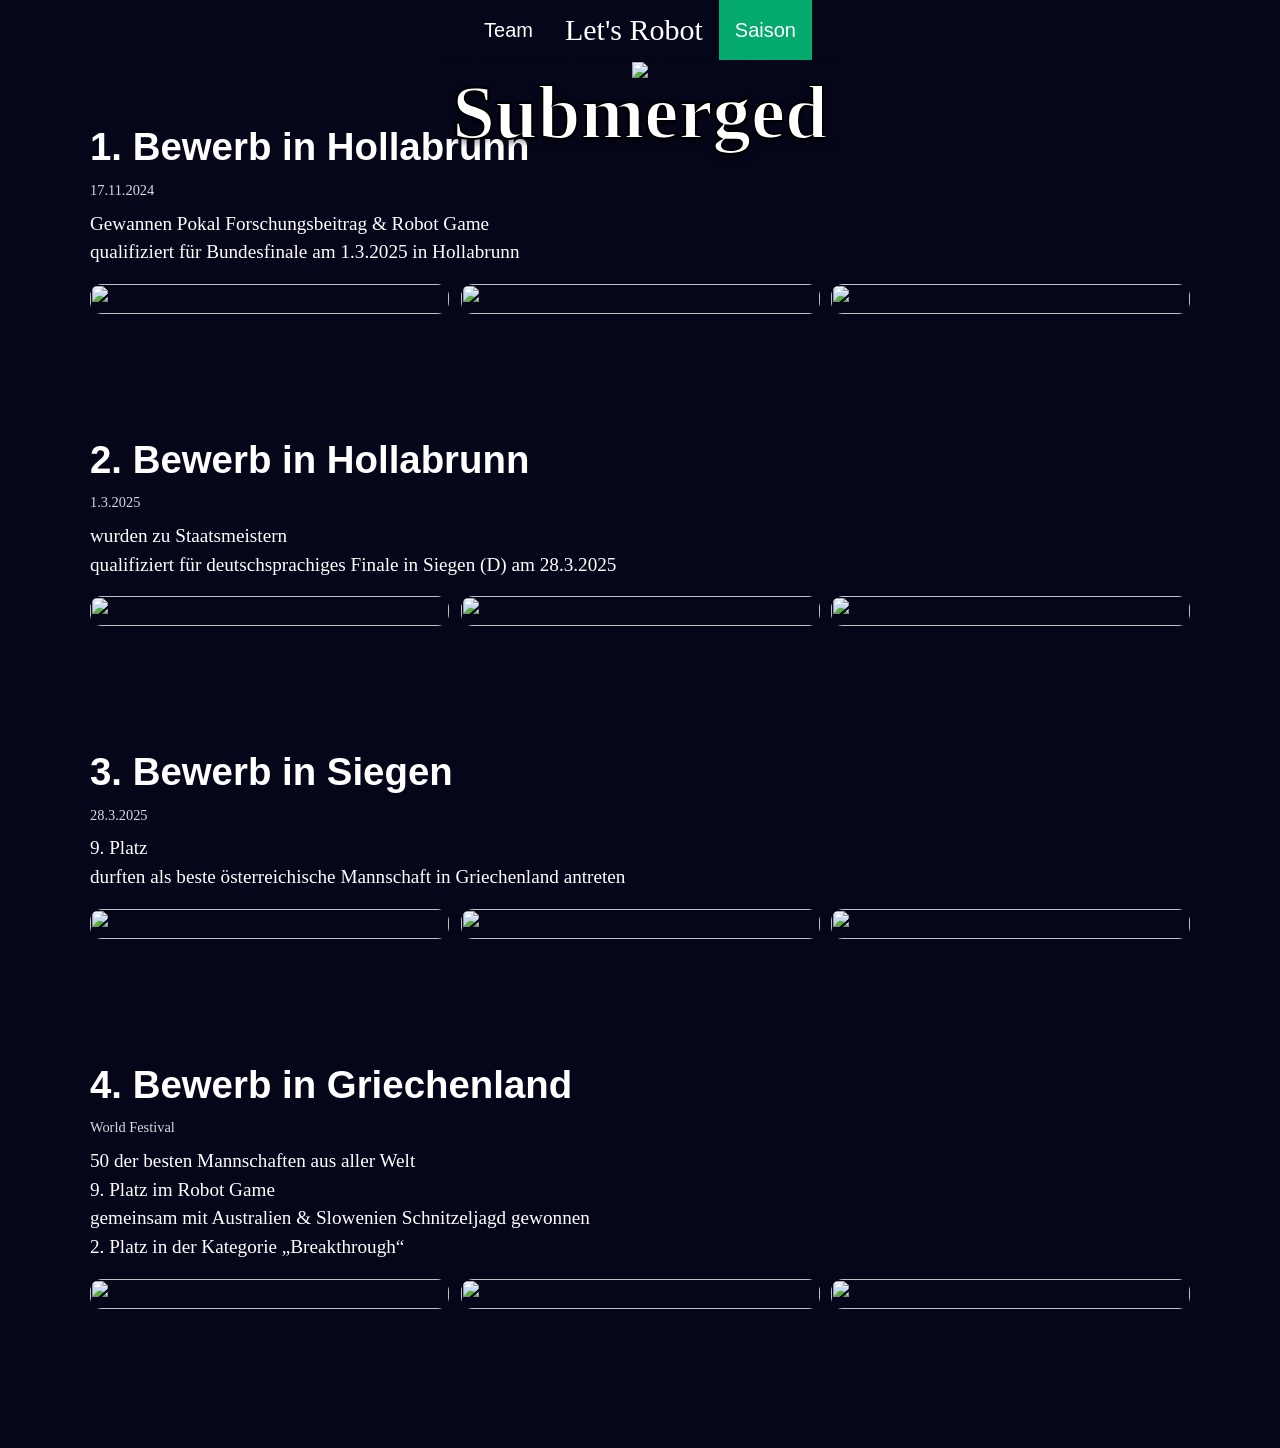
==== saison2425.html @ 9938ace4 "code gesäubert, infos dazugeschrieben, scrolling text für die sponsoren hinzugefügt, problem "Team i" ====
<!DOCTYPE html>
<html lang="en">
<head>
    <meta charset="UTF-8">
    <meta name="viewport" content="width=device-width, initial-scale=1.0">

    <!--imports-->
    <link rel="stylesheet" href="style.css">
    <link rel="stylesheet" href="animations.css">
    <link rel="stylesheet" href="slideshow.css">
    <!----------->
</head>
<body class="page-scale-up"> <!--animista animation beim öfnnen-->

    <ul class="navbar"> <!--navigationsleiste oben(auf jeder seite)-->
        <li><a href="team.html" class="navbartxt">Team</a></li>
        <li><a href="index.html" class="letsrobottxt">Let's Robot</a></li>
        <li class="dropdown">
            <a href="javascript:void(0)" class="dropbtn navbartxt active">Saison</a> <!--class="active" macht den hintergrund des textes in einer anderen farbe bei diesem element-->
            <div class="dropdown-content"> <!--dropdown menü für saison auswahl-->
                <a href="saison2425.html">Saison 24/25</a>
                <a href="saison2526.html">Saison 25/26</a>
            </div>
        </li>
    </ul>

    <div class="container"> <!--hautpild ganz oben der seite + text in der mitte-->
        <img src="pictures/LetsRobotGriechenland3.jpeg" style="width: 100%; height: auto;">
        <div class="centered">
            <p class="headus tracking-in-expand">Saison 24/25<br>Submerged</p>
        </div>
    </div>

    <div class="text"> <!--class für den weißen text-->

        <div class="event-block"> <!--event block = abschnitt für den jeweiligen bewerb-->
            <p class="text-head">1. Bewerb in Hollabrunn</p> <!--1. überschrift-->
            <p class="event-meta">17.11.2024</p> <!--dann kleiner text drunter (datum des bewerbs)-->
            <p> <!--3. info text-->
                Gewannen Pokal Forschungsbeitrag & Robot Game<br>
                qualifiziert für Bundesfinale am 1.3.2025 in Hollabrunn
            </p>
            <div class="event-gallery"> <!--event gallery sind die bilder jeweils 3 + tilt card für den effekt-->
                <div class="tilt-card">
                    <img src="pictures/LetsRobotHollabrunn1_1.jpeg">
                </div>
                <div class="tilt-card">
                    <img src="pictures/LetsRobotHollabrunn1_2.jpeg">
                </div>
                <div class="tilt-card">
                    <img src="pictures/LetsRobotHollabrunn1_8.jpeg">
                </div>
            </div>
        </div>

        <br><br>

        <div class="event-block">
            <p class="text-head">2. Bewerb in Hollabrunn</p>
            <p class="event-meta">1.3.2025</p>
            <p>
                wurden zu Staatsmeistern<br>
                qualifiziert für deutschsprachiges Finale in Siegen (D) am 28.3.2025
            </p>
            <div class="event-gallery">
                <div class="tilt-card">
                    <img src="pictures/LetsRobotHollabrunn7.jpeg">
                </div>
                <div class="tilt-card">
                    <img src="pictures/LetsRobotHollabrunn11.jpeg">
                </div>
                <div class="tilt-card">
                    <img src="pictures/LetsRobotHollabrunn5.jpeg">
                </div>
            </div>
        </div>

        <br><br>

        <div class="event-block">
            <p class="text-head">3. Bewerb in Siegen</p>
            <p class="event-meta">28.3.2025</p>
            <p>
                9. Platz<br>
                durften als beste österreichische Mannschaft in Griechenland antreten
            </p>
            <div class="event-gallery">
                <div class="tilt-card">
                    <img src="pictures/LetsRobotDeutschland0.jpeg">
                </div>
                <div class="tilt-card">
                    <img src="pictures/LetsRobotDeutschland9.jpeg">
                </div>
                <div class="tilt-card">
                    <img src="pictures/LetsRobotDeutschland11Beach.jpeg">
                </div>
            </div>
        </div>

        <br><br>

        <div class="event-block">
            <p class="text-head">4. Bewerb in Griechenland</p>
            <p class="event-meta">World Festival</p>
            <p>
                50 der besten Mannschaften aus aller Welt<br>
                9. Platz im Robot Game<br>
                gemeinsam mit Australien & Slowenien Schnitzeljagd gewonnen<br>
                2. Platz in der Kategorie „Breakthrough“
            </p>
            <div class="event-gallery">
                <div class="tilt-card">
                    <img src="pictures/LetsRobotGriechenland1.jpeg">
                </div>
                <div class="tilt-card">
                    <img src="pictures/LetsRobotGriechenland4.jpeg">
                </div>
                <div class="tilt-card">
                    <img src="pictures/LetsRobotGriechenlandBühne.jpg">
                </div>
            </div>
        </div>

    </div>
    <script src="script.js"></script> <!-- importiert die js funktionen ist ganz unten am besten-->
</body>
</html>
---- style.css ----
*{
  margin: 0;
  padding: 0;
  box-sizing: border-box;
  
}

/* ------------------------------Import Google fonts------------------------------ */

@import url('https://fonts.googleapis.com/css2?family=Permanent+Marker&display=swap');
@import url('https://fonts.googleapis.com/css2?family=Roboto:ital,wght@0,100..900;1,100..900&display=swap');
@import url('https://fonts.googleapis.com/css2?family=Roboto:ital,wght@0,100..900;1,100..900&family=TikTok+Sans:opsz,wght@12..36,300..900&display=swap');
@import url('https://fonts.googleapis.com/css2?family=Luckiest+Guy&display=swap');

/* ------------------------------andere imports------------------------------ */

@import url('https://www.w3schools.com/w3css/5/w3.css');

/* ------------------------------Define font styles------------------------------ */

.letsrobottxt {
  font-family: 'Permanent+Marker', cursive;
  font-size: 30px;
}

.navbartxt {
  font-family: 'Roboto', sans-serif;
  font-size: 20px;
}

/* ------------------------------allgemein------------------------------ */

body {
  margin: 0;
  padding: 0;
  --hr-line-offset: 25%;
  --hr-color: white;
  background-color: #05061A;
}

/* ------------------------------navbar------------------------------ */

ul.navbar {
  list-style-type: none;
  margin: 0;
  padding: 0;
  background-color: #05061A;
  display: flex;
  align-items: stretch;
  justify-content: center;
  position: sticky;
  top: 0;
  width: 100%;
  z-index: 100;
}

ul.navbar > li {
  display: flex;
  position: relative;
}

ul.navbar > li > a,
ul.navbar > li > .dropbtn {
  display: flex;
  align-items: center;
  justify-content: center;
  color: white;
  padding: 0 16px;
  text-decoration: none;
  height: 60px;
}

ul.navbar > li > a.active {
  background-color: #04AA6D;
}


/* ------------------------------dropdown menu navbar------------------------------ */

.dropbtn {
  text-align: center;
  text-decoration: none;
}

.dropdown-content {
  display: none;
  position: absolute;
  top: 100%;
  left: 0;
  background-color: #04AA6D;
  min-width: 160px;
  box-shadow: 0px 8px 16px 0px rgb(0, 0, 0);
  z-index: 200;
  backdrop-filter: blur(5px);
  border-radius: 7px;
}

.dropdown-content a {
  color: rgb(255, 255, 255);
  padding: 12px 16px;
  text-decoration: none;
  display: block;
  text-align: left;
}

.dropdown-content a:hover {
  background-color: #028a4f;
  backdrop-filter: blur(5px);
  border-radius: 7px;
}

.dropdown:hover .dropdown-content {
  display: block;
}

/* ------------------------------ sponsor font ------------------------------ */

.sponsortxt {
  font-size: 3vw;
}

/* ------------------------------ saison2425 css ------------------------------ */

.container {
  position: relative;
  text-align: center;
  color: white;
}

.centered {
  position: absolute;
  top: 50%;
  left: 50%;
  transform: translate(-50%, -50%);
}

.headus {
  font-family: 'Luckiest Guy', cursive;
  font-size: 6vw;
  color: white;
  -webkit-text-stroke: 2px black;
  font-weight: bold;
  text-shadow: 0px 4px 6px rgba(0, 0, 0, 0.5);
}

.text {
  color: white;
  background-color: #05061A;
  font-size: 1vw;
  text-align: left;
  padding: 0px;
}

.text-head {
  font-size: 3vw;
  font-family: tik tok sans, sans-serif;
}

.text {
  background-color: #05061A;
  color: #ffffff;
  padding: 40px 5vw 80px;
  font-size: 1.2rem;
  line-height: 1.5;
}

.event-block {
  max-width: 1100px;
  margin: 0 auto 60px auto;
}

.text-head {
  font-size: clamp(1.8rem, 3vw, 2.6rem);
  font-weight: 600;
  margin-bottom: 4px;
}

.event-meta {
  font-size: 0.9rem;
  opacity: 0.85;
  margin-bottom: 8px;
}

.event-gallery {
  margin-top: 16px;
  display: grid;
  grid-template-columns: repeat(3, minmax(0, 1fr));
  gap: 12px;
}

.event-gallery img:hover {
  transform: scale(1.02);
  box-shadow: 0 8px 16px rgba(0,0,0,0.6);
}

@media (max-width: 768px) {
  .event-block {
    margin-bottom: 40px;
  }

  .event-gallery {
    grid-template-columns: 1fr;
  }

  .event-gallery img {
    height: 220px;
  }
}

.tilt-card {
  perspective: 1000px;
}

.tilt-card img {
  width: 100%;
  height: 100%;
  object-fit: cover;
  border-radius: 12px;
  transition: transform 0.15s ease-out, box-shadow 0.2s ease;
  transform-style: preserve-3d;
  will-change: transform;
}

.tilt-card:hover img {
  box-shadow: 0 20px 40px rgba(0,0,0,0.45);
}

.tracking-in-expand {
	-webkit-animation: tracking-in-expand 1.5s cubic-bezier(0.215, 0.610, 0.355, 1.000) both;
	        animation: tracking-in-expand 1.5s cubic-bezier(0.215, 0.610, 0.355, 1.000) both;
}

@-webkit-keyframes tracking-in-expand {
  0% {
    letter-spacing: -0.5em;
    opacity: 0;
  }
  40% {
    opacity: 0.6;
  }
  100% {
    opacity: 1;
  }
}
@keyframes tracking-in-expand {
  0% {
    letter-spacing: -0.5em;
    opacity: 0;
  }
  40% {
    opacity: 0.6;
  }
  100% {
    opacity: 1;
  }
}

/* ------------------------------ team css ------------------------------ */


.teamhead {
  color: white;
  font-size: 6rem;
  font-weight: 600;
  text-align: center;
}

:root hr {
    border-image-slice: 1;
    border-image-source: linear-gradient(
        to right,
        transparent,
        var(--hr-color) calc(50% - var(--hr-line-offset)),
        var(--hr-color) calc(50% + var(--hr-line-offset)),
        transparent
    );
}
---- animations.css ----
/* ---------------------------------------------- Animista Animation scale-down-center ---------------------------------------------- */

.page-scale-up {
  -webkit-animation: page-scale-up 0.5s cubic-bezier(0.250, 0.460, 0.450, 0.940) both;
          animation: page-scale-up 0.5s cubic-bezier(0.250, 0.460, 0.450, 0.940) both;
}

@-webkit-keyframes page-scale-up {
  0% {
    -webkit-transform: scale(0.5);
            transform: scale(0.5);
    opacity: 0;
  }
  100% {
    -webkit-transform: scale(1);
            transform: scale(1);
    opacity: 1;
  }
}

@keyframes page-scale-up {
  0% {
    -webkit-transform: scale(0.5);
            transform: scale(0.5);
    opacity: 0;
  }
  100% {
    -webkit-transform: scale(1);
            transform: scale(1);
    opacity: 1;
  }
}
---- slideshow.css ----
.mySlides {
  display: none;
}

img {
  vertical-align: middle;
}

.slideshow-container {
  max-width: 10000px;
  position: relative;
  margin: auto;
}

.prev, .next {
  cursor: pointer;
  position: absolute;
  top: 50%;
  width: auto;
  padding: 16px;
  margin-top: -22px;
  color: white;
  font-weight: bold;
  font-size: 18px;
  transition: 0.6s ease;
  border-radius: 0 3px 3px 0;
  user-select: none;
}

.next {
  right: 0;
  border-radius: 3px 0 0 3px;
}

.prev:hover, .next:hover {
  background-color: rgba(0,0,0,0.8);
}

.textb {
  color: #f2f2f2;
  font-size: 15px;
  padding: 8px 12px;
  position: absolute;
  bottom: 8px;
  width: 100%;
  text-align: center;
}

.numbertext {
  color: #f2f2f2;
  font-size: 12px;
  padding: 8px 12px;
  position: absolute;
  top: 0;
}

.dot {
  cursor: pointer;
  height: 15px;
  width: 15px;
  margin: 0 2px;
  background-color: #bbb;
  border-radius: 50%;
  display: inline-block;
  transition: background-color 0.6s ease;
}

.active, .dot:hover {
  background-color: #717171;
}

.fade {
  animation-name: fade;
  animation-duration: 1.5s;
}

@keyframes fade {
  from {opacity: .4} 
  to {opacity: 1}
}

@media only screen and (max-width: 300px) {
  .prev, .next,.text {font-size: 11px}
}
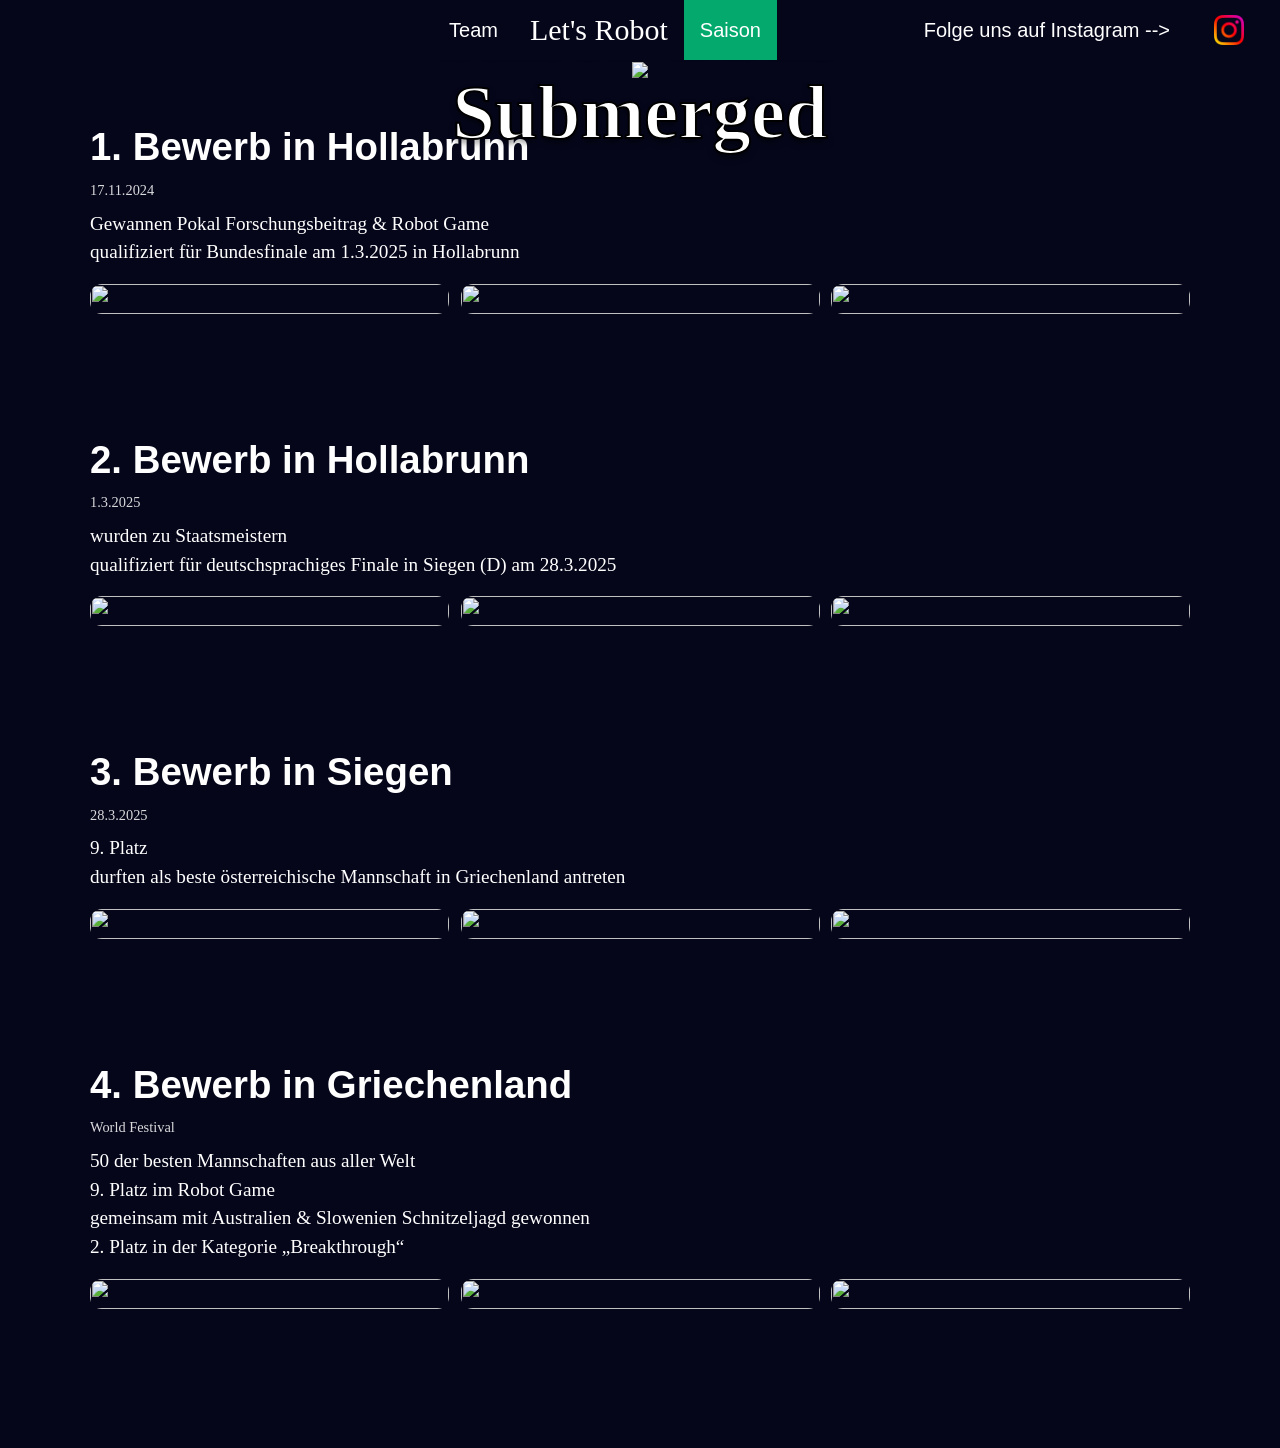
==== commit ea587b4f: "instagram logo+link fix" ====
--- a/saison2425.html
+++ b/saison2425.html
@@ -22,6 +22,9 @@
                 <a href="saison2526.html">Saison 25/26</a>
             </div>
         </li>
+
+        <li class="nav-right"><p style="margin-right: 90px; color: white;" class="navbartxt">Folge uns auf Instagram --></p></li>
+        <li class="nav-right"><a href="https://instagram.com/lets_robot/"><img src="pictures/instagram_logo.png" style="width: 30px; height: 30px;"></a> </li>
     </ul>
 
     <div class="container"> <!--hautpild ganz oben der seite + text in der mitte-->
--- a/style.css
+++ b/style.css
@@ -52,6 +52,7 @@
   top: 0;
   width: 100%;
   z-index: 100;
+  padding-right: 70px;
 }
 
 ul.navbar > li {
@@ -72,6 +73,15 @@
 
 ul.navbar > li > a.active {
   background-color: #04AA6D;
+}
+
+ul.navbar > li.nav-right {
+  position: absolute;
+  right: 20px;
+  top: 0;
+  height: 60px;
+  display: flex;
+  align-items: center;
 }
 
 
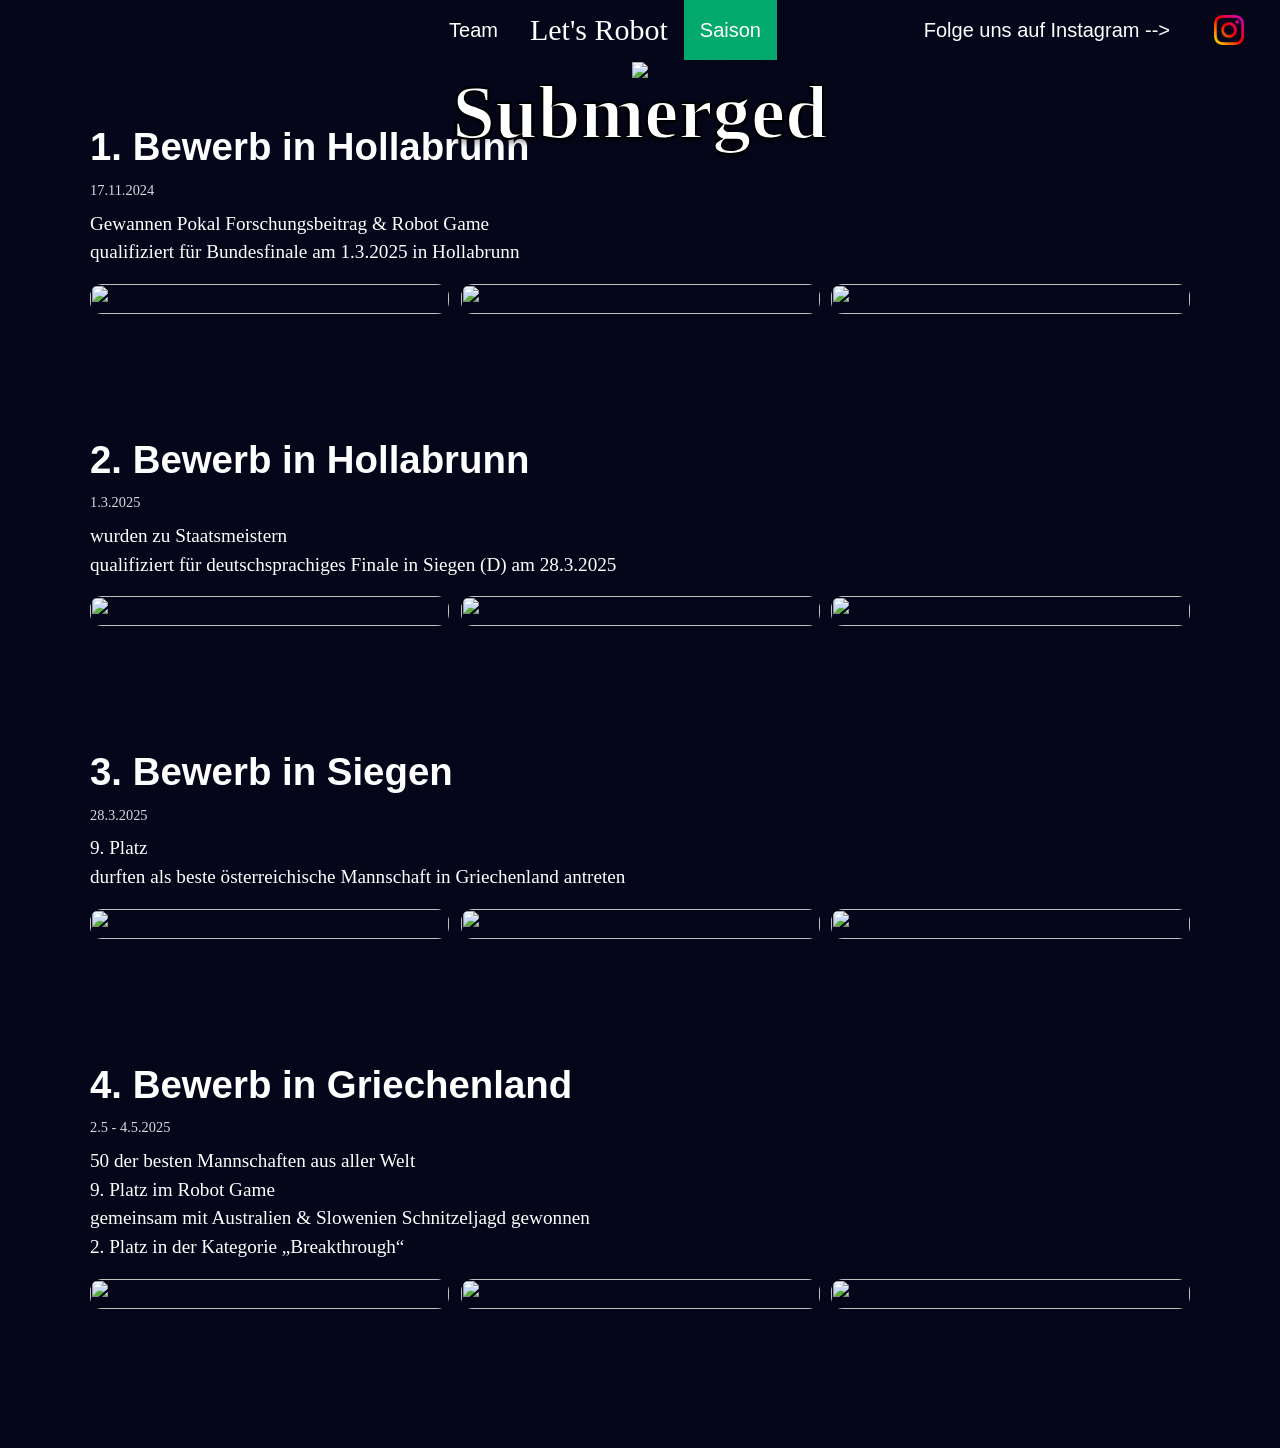
==== commit d882b428: "fix github sync issues" ====
--- a/saison2425.html
+++ b/saison2425.html
@@ -8,9 +8,21 @@
     <link rel="stylesheet" href="style.css">
     <link rel="stylesheet" href="animations.css">
     <link rel="stylesheet" href="slideshow.css">
+    <link rel="stylesheet"
+        href="https://fonts.googleapis.com/css2?family=Material+Symbols+Rounded:opsz,wght,FILL,GRAD@20..48,100..700,0..1,-50..200&icon_names=menu" />
     <!----------->
+
 </head>
 <body class="page-scale-up"> <!--animista animation beim öfnnen-->
+    
+    <div class="mobile-bar">
+        <button class="menu-toggle" type="button" aria-label="Navigation öffnen oder schließen">
+            <span class="material-symbols-rounded">menu</span>
+        </button>
+        <a href="https://instagram.com/lets_robot/" class="mobile-insta-link">
+            <img src="pictures/instagram_logo.png" alt="Instagram Let's Robot" class="mobile-insta-icon">
+        </a>
+    </div>
 
     <ul class="navbar"> <!--navigationsleiste oben(auf jeder seite)-->
         <li><a href="team.html" class="navbartxt">Team</a></li>
@@ -30,7 +42,7 @@
     <div class="container"> <!--hautpild ganz oben der seite + text in der mitte-->
         <img src="pictures/LetsRobotGriechenland3.jpeg" style="width: 100%; height: auto;">
         <div class="centered">
-            <p class="headus tracking-in-expand">Saison 24/25<br>Submerged</p>
+            <p class="headus tracking-in-expand saisonheadtxt">Saison 24/25<br>Submerged</p>
         </div>
     </div>
 
@@ -104,7 +116,7 @@
 
         <div class="event-block">
             <p class="text-head">4. Bewerb in Griechenland</p>
-            <p class="event-meta">World Festival</p>
+            <p class="event-meta">2.5 - 4.5.2025</p>
             <p>
                 50 der besten Mannschaften aus aller Welt<br>
                 9. Platz im Robot Game<br>
--- a/style.css
+++ b/style.css
@@ -1,8 +1,8 @@
-*{
+* {
   margin: 0;
   padding: 0;
   box-sizing: border-box;
-  
+
 }
 
 /* ------------------------------Import Google fonts------------------------------ */
@@ -26,6 +26,12 @@
 .navbartxt {
   font-family: 'Roboto', sans-serif;
   font-size: 20px;
+}
+
+.welcometxt {
+  font-size: 3rem;
+  color: white;
+  text-align: center;
 }
 
 /* ------------------------------allgemein------------------------------ */
@@ -39,6 +45,30 @@
 }
 
 /* ------------------------------navbar------------------------------ */
+
+.mobile-bar {
+  display: none;
+}
+
+.menu-toggle {
+  background: none;
+  border: none;
+  color: white;
+  cursor: pointer;
+  display: flex;
+  align-items: center;
+  justify-content: center;
+  padding: 0;
+}
+
+.menu-toggle .material-symbols-rounded {
+  font-size: 32px;
+}
+
+.mobile-insta-icon {
+  width: 30px;
+  height: 30px;
+}
 
 ul.navbar {
   list-style-type: none;
@@ -55,13 +85,13 @@
   padding-right: 70px;
 }
 
-ul.navbar > li {
+ul.navbar>li {
   display: flex;
   position: relative;
 }
 
-ul.navbar > li > a,
-ul.navbar > li > .dropbtn {
+ul.navbar>li>a,
+ul.navbar>li>.dropbtn {
   display: flex;
   align-items: center;
   justify-content: center;
@@ -71,13 +101,22 @@
   height: 60px;
 }
 
-ul.navbar > li > a.active {
+ul.navbar>li>a.active {
   background-color: #04AA6D;
 }
 
-ul.navbar > li.nav-right {
+ul.navbar>li.nav-right {
   position: absolute;
   right: 20px;
+  top: 0;
+  height: 60px;
+  display: flex;
+  align-items: center;
+}
+
+ul.navbar>li.nav-left {
+  position: absolute;
+  left: 20px;
   top: 0;
   height: 60px;
   display: flex;
@@ -200,7 +239,7 @@
 
 .event-gallery img:hover {
   transform: scale(1.02);
-  box-shadow: 0 8px 16px rgba(0,0,0,0.6);
+  box-shadow: 0 8px 16px rgba(0, 0, 0, 0.6);
 }
 
 @media (max-width: 768px) {
@@ -214,6 +253,56 @@
 
   .event-gallery img {
     height: 220px;
+  }
+
+  .mobile-bar {
+    display: flex;
+    position: sticky;
+    top: 0;
+    width: 100%;
+    height: 60px;
+    background-color: #05061A;
+    z-index: 110;
+    align-items: center;
+    justify-content: space-between;
+    padding: 0 16px;
+  }
+
+  ul.navbar {
+    display: none;
+    flex-direction: column;
+    align-items: center;
+    padding-right: 0;
+    position: sticky;
+    top: 60px;
+    left: 0;
+    width: 100%;
+    z-index: 105;
+  }
+
+  ul.navbar.open {
+    display: flex;
+  }
+
+  ul.navbar > li.nav-right {
+    display: none;
+  }
+
+  .welcometxt {
+    font-size: 2rem;
+  }
+
+  .sponsortxt {
+    font-size: 7vw;
+  }
+
+  .teamtxt {
+    font-size: 16vw !important;
+  }
+
+  .saisonheadtxt {
+    font-size: 11vw !important;
+    font-weight: bold;
   }
 }
 
@@ -232,12 +321,12 @@
 }
 
 .tilt-card:hover img {
-  box-shadow: 0 20px 40px rgba(0,0,0,0.45);
+  box-shadow: 0 20px 40px rgba(0, 0, 0, 0.45);
 }
 
 .tracking-in-expand {
-	-webkit-animation: tracking-in-expand 1.5s cubic-bezier(0.215, 0.610, 0.355, 1.000) both;
-	        animation: tracking-in-expand 1.5s cubic-bezier(0.215, 0.610, 0.355, 1.000) both;
+  -webkit-animation: tracking-in-expand 1.5s cubic-bezier(0.215, 0.610, 0.355, 1.000) both;
+  animation: tracking-in-expand 1.5s cubic-bezier(0.215, 0.610, 0.355, 1.000) both;
 }
 
 @-webkit-keyframes tracking-in-expand {
@@ -245,21 +334,26 @@
     letter-spacing: -0.5em;
     opacity: 0;
   }
+
   40% {
     opacity: 0.6;
   }
+
   100% {
     opacity: 1;
   }
 }
+
 @keyframes tracking-in-expand {
   0% {
     letter-spacing: -0.5em;
     opacity: 0;
   }
+
   40% {
     opacity: 0.6;
   }
+
   100% {
     opacity: 1;
   }
@@ -276,12 +370,10 @@
 }
 
 :root hr {
-    border-image-slice: 1;
-    border-image-source: linear-gradient(
-        to right,
-        transparent,
-        var(--hr-color) calc(50% - var(--hr-line-offset)),
-        var(--hr-color) calc(50% + var(--hr-line-offset)),
-        transparent
-    );
+  border-image-slice: 1;
+  border-image-source: linear-gradient(to right,
+      transparent,
+      var(--hr-color) calc(50% - var(--hr-line-offset)),
+      var(--hr-color) calc(50% + var(--hr-line-offset)),
+      transparent);
 }
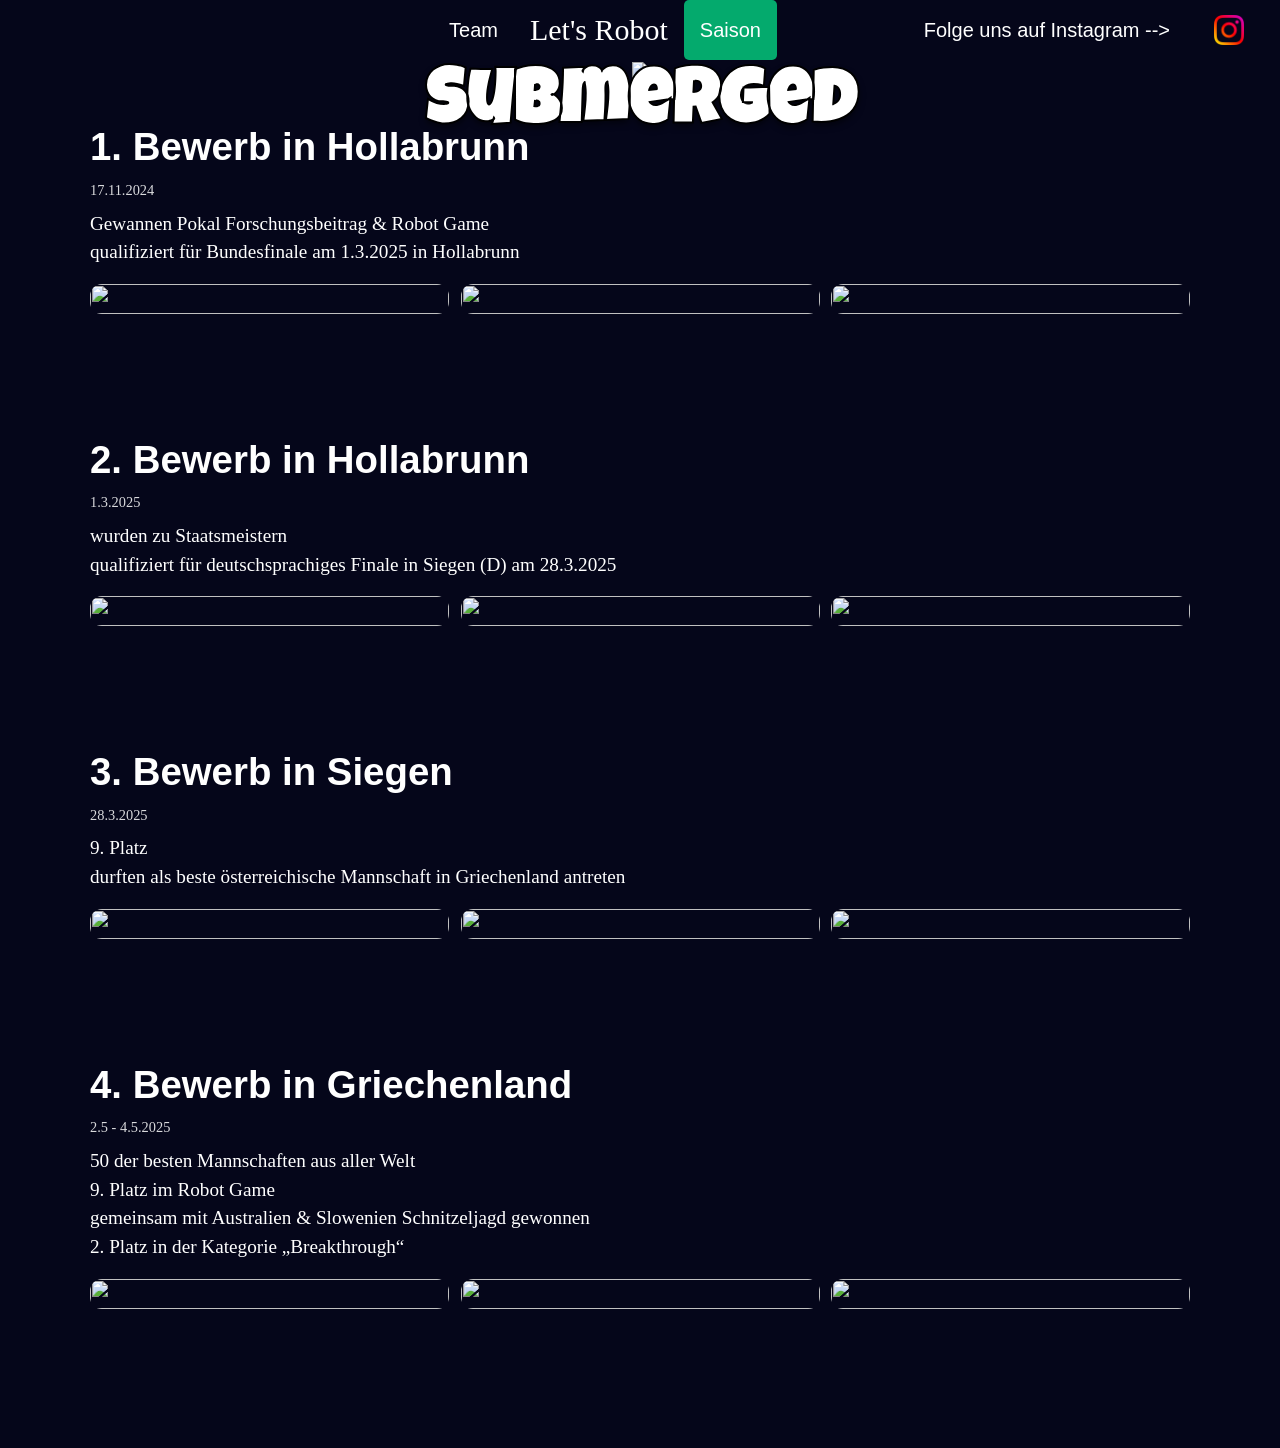
==== commit 5cc7461f: "update teammitglieder + erfahrung" ====
--- a/saison2425.html
+++ b/saison2425.html
@@ -140,3 +140,5 @@
     <script src="script.js"></script> <!-- importiert die js funktionen ist ganz unten am besten-->
 </body>
 </html>
+
+<!--© 2025 - 2026 Placht P. of the FLL Team Let' Robot-->
--- a/style.css
+++ b/style.css
@@ -1,40 +1,22 @@
+/* ------------------------------Import Google fonts------------------------------ */
+
+@import url('https://fonts.googleapis.com/css2?family=Permanent+Marker&display=swap');
+@import url('https://fonts.googleapis.com/css2?family=Roboto:ital,wght@0,100..900;1,100..900&display=swap');
+@import url('https://fonts.googleapis.com/css2?family=Roboto:ital,wght@0,100..900;1,100..900&family=TikTok+Sans:opsz,wght@12..36,300..900&display=swap');
+@import url('https://fonts.googleapis.com/css2?family=Luckiest+Guy&display=swap');
+
+/* ------------------------------andere imports------------------------------ */
+
+@import url('https://www.w3schools.com/w3css/5/w3.css');
+
+/* ------------------------------allgemein------------------------------ */
+
 * {
   margin: 0;
   padding: 0;
   box-sizing: border-box;
 
 }
-
-/* ------------------------------Import Google fonts------------------------------ */
-
-@import url('https://fonts.googleapis.com/css2?family=Permanent+Marker&display=swap');
-@import url('https://fonts.googleapis.com/css2?family=Roboto:ital,wght@0,100..900;1,100..900&display=swap');
-@import url('https://fonts.googleapis.com/css2?family=Roboto:ital,wght@0,100..900;1,100..900&family=TikTok+Sans:opsz,wght@12..36,300..900&display=swap');
-@import url('https://fonts.googleapis.com/css2?family=Luckiest+Guy&display=swap');
-
-/* ------------------------------andere imports------------------------------ */
-
-@import url('https://www.w3schools.com/w3css/5/w3.css');
-
-/* ------------------------------Define font styles------------------------------ */
-
-.letsrobottxt {
-  font-family: 'Permanent+Marker', cursive;
-  font-size: 30px;
-}
-
-.navbartxt {
-  font-family: 'Roboto', sans-serif;
-  font-size: 20px;
-}
-
-.welcometxt {
-  font-size: 3rem;
-  color: white;
-  text-align: center;
-}
-
-/* ------------------------------allgemein------------------------------ */
 
 body {
   margin: 0;
@@ -42,6 +24,24 @@
   --hr-line-offset: 25%;
   --hr-color: white;
   background-color: #05061A;
+}
+
+/* ------------------------------Define font styles------------------------------ */
+
+.letsrobottxt {
+  font-family: 'Permanent Marker', cursive;
+  font-size: 30px;
+}
+
+.navbartxt {
+  font-family: 'Roboto', sans-serif;
+  font-size: 20px;
+}
+
+.welcometxt {
+  font-size: 3rem;
+  color: white;
+  text-align: center;
 }
 
 /* ------------------------------navbar------------------------------ */
@@ -103,6 +103,7 @@
 
 ul.navbar>li>a.active {
   background-color: #04AA6D;
+  border-radius: 5px;
 }
 
 ul.navbar>li.nav-right {
@@ -284,7 +285,7 @@
     display: flex;
   }
 
-  ul.navbar > li.nav-right {
+  ul.navbar>li.nav-right {
     display: none;
   }
 
@@ -376,4 +377,9 @@
       var(--hr-color) calc(50% - var(--hr-line-offset)),
       var(--hr-color) calc(50% + var(--hr-line-offset)),
       transparent);
-}+}
+
+/* ------------------------------ make img big on click ------------------------------ */
+
+
+/* © 2025 - 2026 Placht P. of the FLL Team Let's Robot */
--- a/animations.css
+++ b/animations.css
@@ -29,4 +29,6 @@
             transform: scale(1);
     opacity: 1;
   }
-}+}
+
+/* © 2025 - 2026 Placht P. of the FLL Team Let' Robot */
--- a/slideshow.css
+++ b/slideshow.css
@@ -81,4 +81,6 @@
 
 @media only screen and (max-width: 300px) {
   .prev, .next,.text {font-size: 11px}
-}+}
+
+/* © 2025 - 2026 Placht P. of the FLL Team Let' Robot */
